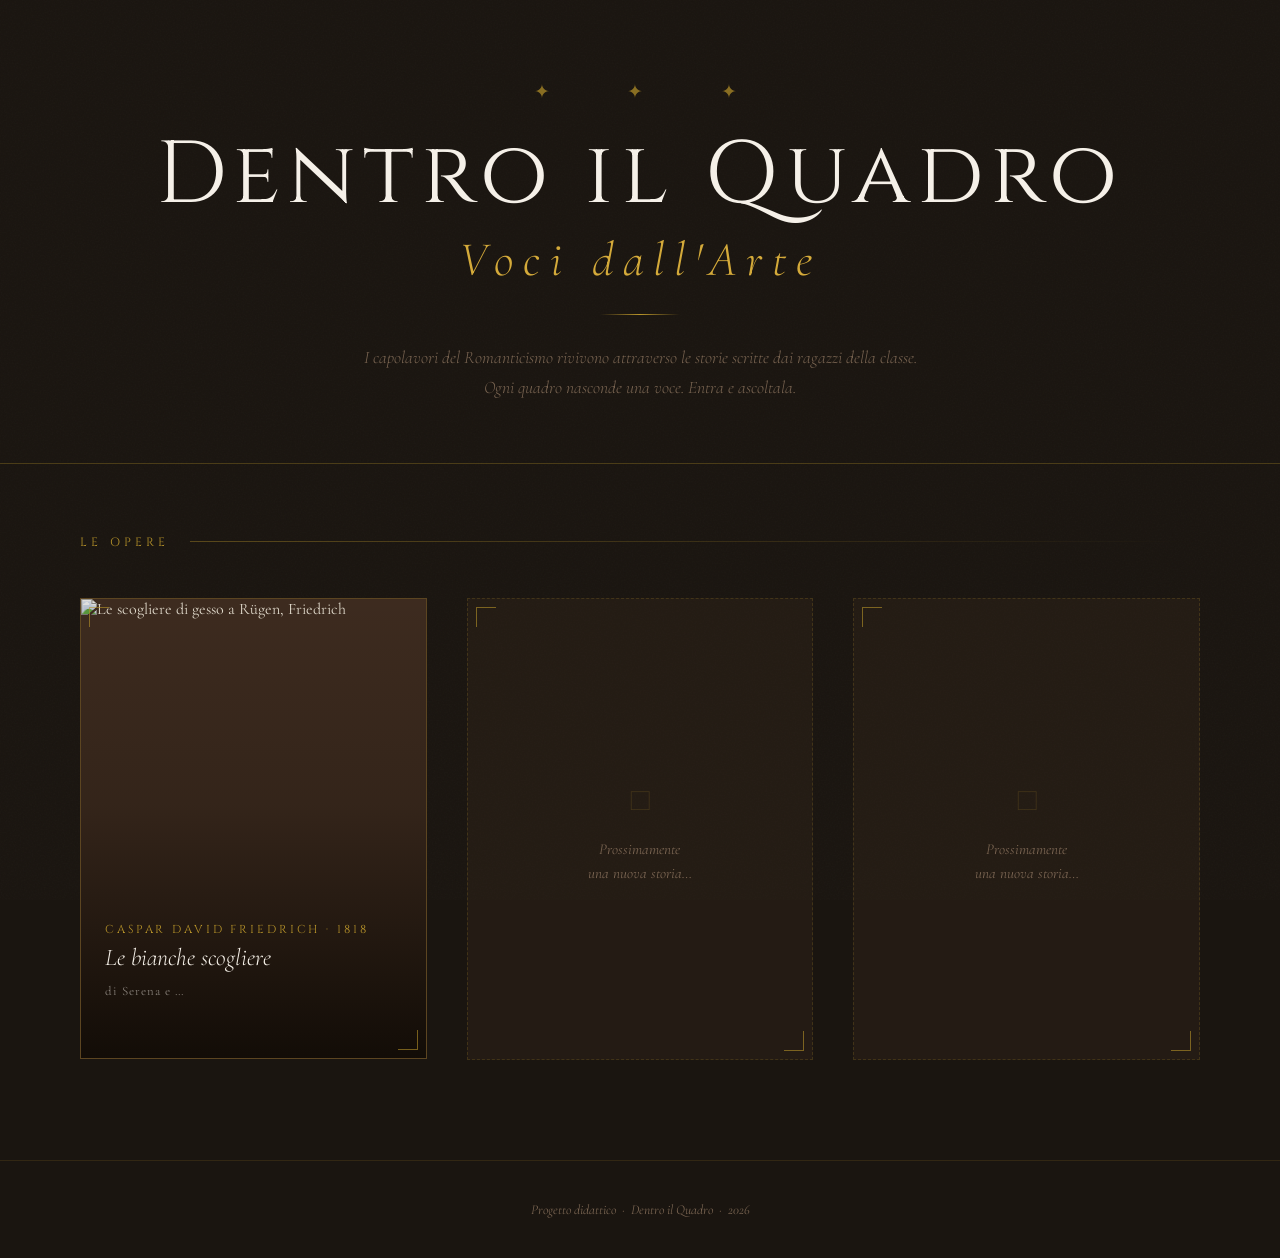
==== index.html @ a7cad06c "Add files via upload" ====
<!DOCTYPE html>
<html lang="it">
<head>
<meta charset="UTF-8">
<meta name="viewport" content="width=device-width, initial-scale=1.0">
<title>Dentro il Quadro</title>
<link rel="preconnect" href="https://fonts.googleapis.com">
<link href="https://fonts.googleapis.com/css2?family=Cormorant+Garamond:ital,wght@0,300;0,400;0,600;1,300;1,400&family=Cinzel:wght@400;600&display=swap" rel="stylesheet">
<style>
  *, *::before, *::after { box-sizing: border-box; margin: 0; padding: 0; }

  :root {
    --cream: #f5f0e8;
    --parchment: #ede4d0;
    --gold: #b8942a;
    --gold-light: #d4aa3a;
    --dark: #1a1510;
    --brown: #3d2b1f;
    --text: #2c1f14;
    --muted: #7a6552;
  }

  html { scroll-behavior: smooth; }

  body {
    background-color: var(--dark);
    color: var(--cream);
    font-family: 'Cormorant Garamond', Georgia, serif;
    min-height: 100vh;
    overflow-x: hidden;
  }

  /* Texture overlay */
  body::before {
    content: '';
    position: fixed;
    inset: 0;
    background-image: url("data:image/svg+xml,%3Csvg xmlns='http://www.w3.org/2000/svg' width='300' height='300'%3E%3Cfilter id='n'%3E%3CfeTurbulence type='fractalNoise' baseFrequency='0.65' numOctaves='3' stitchTiles='stitch'/%3E%3C/filter%3E%3Crect width='300' height='300' filter='url(%23n)' opacity='0.04'/%3E%3C/svg%3E");
    pointer-events: none;
    z-index: 0;
    opacity: 0.6;
  }

  /* HEADER */
  header {
    position: relative;
    z-index: 1;
    text-align: center;
    padding: 80px 40px 60px;
    border-bottom: 1px solid rgba(184,148,42,0.3);
  }

  .header-ornament {
    color: var(--gold);
    font-size: 1.2rem;
    letter-spacing: 0.5em;
    margin-bottom: 24px;
    opacity: 0.7;
  }

  h1 {
    font-family: 'Cinzel', serif;
    font-size: clamp(2.8rem, 7vw, 5.5rem);
    font-weight: 400;
    letter-spacing: 0.08em;
    color: var(--cream);
    line-height: 1.1;
    margin-bottom: 20px;
    animation: fadeUp 1s ease both;
  }

  h1 span {
    color: var(--gold-light);
    font-style: italic;
    font-family: 'Cormorant Garamond', serif;
    font-weight: 300;
    font-size: 0.55em;
    display: block;
    letter-spacing: 0.2em;
    margin-top: 8px;
  }

  .subtitle {
    font-size: 1.1rem;
    color: var(--muted);
    font-style: italic;
    font-weight: 300;
    max-width: 560px;
    margin: 0 auto;
    line-height: 1.7;
    animation: fadeUp 1s 0.2s ease both;
  }

  .gold-line {
    width: 80px;
    height: 1px;
    background: linear-gradient(90deg, transparent, var(--gold), transparent);
    margin: 28px auto;
  }

  /* GALLERY GRID */
  main {
    position: relative;
    z-index: 1;
    max-width: 1200px;
    margin: 0 auto;
    padding: 70px 40px 100px;
  }

  .section-label {
    font-family: 'Cinzel', serif;
    font-size: 0.75rem;
    letter-spacing: 0.35em;
    color: var(--gold);
    text-transform: uppercase;
    margin-bottom: 48px;
    display: flex;
    align-items: center;
    gap: 20px;
  }
  .section-label::after {
    content: '';
    flex: 1;
    height: 1px;
    background: linear-gradient(90deg, rgba(184,148,42,0.4), transparent);
  }

  .gallery {
    display: grid;
    grid-template-columns: repeat(auto-fill, minmax(320px, 1fr));
    gap: 40px;
  }

  /* CARD */
  .card {
    position: relative;
    cursor: pointer;
    text-decoration: none;
    color: inherit;
    display: block;
    animation: fadeUp 0.8s ease both;
  }

  .card:nth-child(2) { animation-delay: 0.1s; }
  .card:nth-child(3) { animation-delay: 0.2s; }

  .card-frame {
    position: relative;
    overflow: hidden;
    border: 1px solid rgba(184,148,42,0.25);
    background: var(--brown);
    transition: border-color 0.4s ease;
  }

  .card:hover .card-frame {
    border-color: var(--gold);
  }

  /* Gold corner ornaments */
  .card-frame::before, .card-frame::after {
    content: '';
    position: absolute;
    width: 20px;
    height: 20px;
    border-color: var(--gold);
    border-style: solid;
    z-index: 2;
    opacity: 0.6;
    transition: opacity 0.3s ease, width 0.3s ease, height 0.3s ease;
  }
  .card-frame::before { top: 8px; left: 8px; border-width: 1px 0 0 1px; }
  .card-frame::after  { bottom: 8px; right: 8px; border-width: 0 1px 1px 0; }
  .card:hover .card-frame::before,
  .card:hover .card-frame::after { opacity: 1; width: 28px; height: 28px; }

  .card-img {
    width: 100%;
    aspect-ratio: 3/4;
    object-fit: cover;
    display: block;
    filter: sepia(15%) brightness(0.88);
    transition: filter 0.5s ease, transform 0.6s ease;
  }

  .card:hover .card-img {
    filter: sepia(5%) brightness(0.96);
    transform: scale(1.03);
  }

  .card-overlay {
    position: absolute;
    inset: 0;
    background: linear-gradient(to top, rgba(15,10,5,0.92) 0%, rgba(15,10,5,0.2) 55%, transparent 100%);
    display: flex;
    flex-direction: column;
    justify-content: flex-end;
    padding: 28px 24px;
    transition: background 0.4s ease;
  }

  .card-artist {
    font-size: 0.72rem;
    letter-spacing: 0.25em;
    color: var(--gold);
    text-transform: uppercase;
    margin-bottom: 6px;
    font-family: 'Cinzel', serif;
  }

  .card-title {
    font-size: 1.5rem;
    font-weight: 300;
    font-style: italic;
    line-height: 1.25;
    margin-bottom: 10px;
    color: var(--cream);
  }

  .card-authors {
    font-size: 0.8rem;
    color: rgba(245,240,232,0.5);
    letter-spacing: 0.08em;
  }

  .card-cta {
    margin-top: 14px;
    display: inline-flex;
    align-items: center;
    gap: 8px;
    font-size: 0.78rem;
    letter-spacing: 0.18em;
    font-family: 'Cinzel', serif;
    color: var(--gold-light);
    opacity: 0;
    transform: translateY(6px);
    transition: opacity 0.35s ease, transform 0.35s ease;
  }
  .card-cta::after { content: '→'; }
  .card:hover .card-cta { opacity: 1; transform: translateY(0); }

  /* PLACEHOLDER CARDS */
  .card-placeholder .card-frame {
    border: 1px dashed rgba(184,148,42,0.2);
    background: rgba(61,43,31,0.3);
    aspect-ratio: 3/4;
    display: flex;
    flex-direction: column;
    align-items: center;
    justify-content: center;
    gap: 16px;
    cursor: default;
  }

  .placeholder-icon {
    font-size: 2.5rem;
    opacity: 0.2;
    color: var(--gold);
  }

  .placeholder-text {
    font-style: italic;
    color: var(--muted);
    font-size: 0.95rem;
    text-align: center;
    line-height: 1.6;
  }

  /* FOOTER */
  footer {
    position: relative;
    z-index: 1;
    text-align: center;
    padding: 40px;
    border-top: 1px solid rgba(184,148,42,0.15);
    color: var(--muted);
    font-size: 0.85rem;
    font-style: italic;
  }

  /* ANIMATIONS */
  @keyframes fadeUp {
    from { opacity: 0; transform: translateY(24px); }
    to   { opacity: 1; transform: translateY(0); }
  }

  /* RESPONSIVE */
  @media (max-width: 600px) {
    header { padding: 50px 24px 40px; }
    main { padding: 50px 20px 70px; }
    .gallery { grid-template-columns: 1fr; gap: 28px; }
  }
</style>
</head>
<body>

<header>
  <div class="header-ornament">✦ &nbsp; &nbsp; ✦ &nbsp; &nbsp; ✦</div>
  <h1>Dentro il Quadro
    <span>Voci dall'Arte</span>
  </h1>
  <div class="gold-line"></div>
  <p class="subtitle">I capolavori del Romanticismo rivivono attraverso le storie scritte dai ragazzi della classe. Ogni quadro nasconde una voce. Entra e ascoltala.</p>
</header>

<main>
  <div class="section-label">Le opere</div>

  <div class="gallery">

    <!-- CARD 1: Friedrich -->
    <a class="card" href="friedrich.html">
      <div class="card-frame">
        <img class="card-img"
          src="https://upload.wikimedia.org/wikipedia/commons/thumb/a/a5/Caspar_David_Friedrich_-_Chalk_Cliffs_on_R%C3%BCgen_-_Google_Art_Project.jpg/800px-Caspar_David_Friedrich_-_Chalk_Cliffs_on_R%C3%BCgen_-_Google_Art_Project.jpg"
          alt="Le scogliere di gesso a Rügen, Friedrich">
        <div class="card-overlay">
          <div class="card-artist">Caspar David Friedrich · 1818</div>
          <div class="card-title">Le bianche scogliere</div>
          <div class="card-authors">di Serena e …</div>
          <div class="card-cta">Leggi la storia</div>
        </div>
      </div>
    </a>

    <!-- PLACEHOLDER 2 -->
    <div class="card card-placeholder">
      <div class="card-frame">
        <div class="placeholder-icon">◻</div>
        <div class="placeholder-text">Prossimamente<br>una nuova storia…</div>
      </div>
    </div>

    <!-- PLACEHOLDER 3 -->
    <div class="card card-placeholder">
      <div class="card-frame">
        <div class="placeholder-icon">◻</div>
        <div class="placeholder-text">Prossimamente<br>una nuova storia…</div>
      </div>
    </div>

  </div>
</main>

<footer>
  Progetto didattico &nbsp;·&nbsp; Dentro il Quadro &nbsp;·&nbsp; <span id="year"></span>
</footer>

<script>
  document.getElementById('year').textContent = new Date().getFullYear();
</script>
</body>
</html>
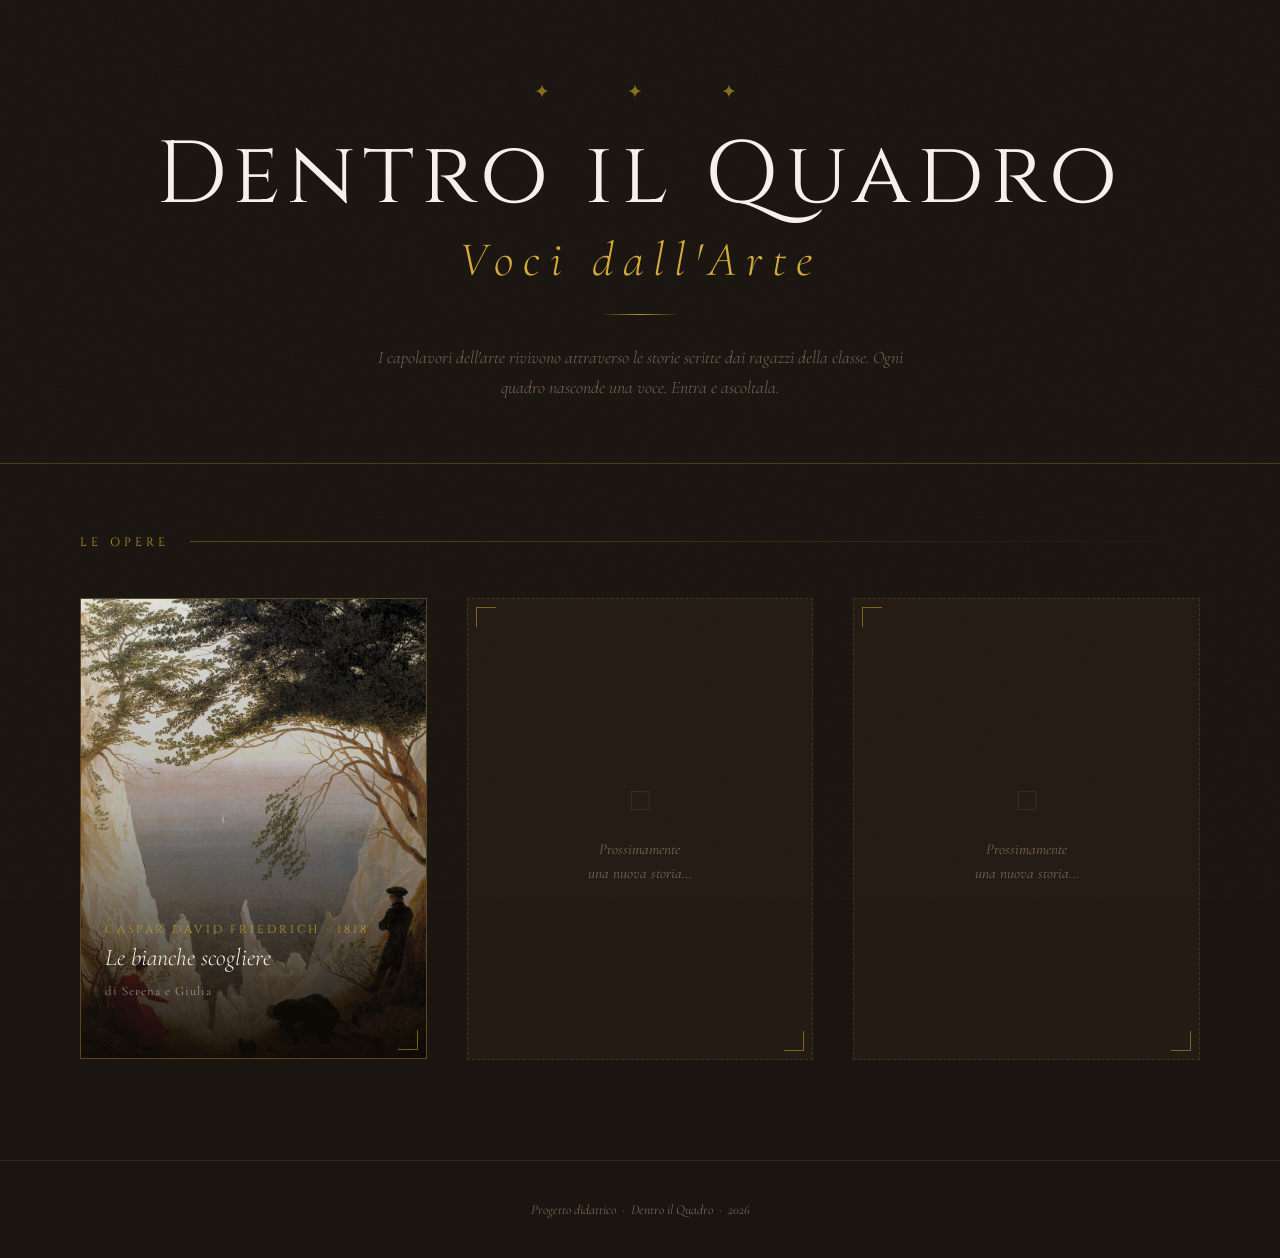
==== commit 144b6dfe: "Modified HTML" ====
--- a/index.html
+++ b/index.html
@@ -299,7 +299,7 @@
     <span>Voci dall'Arte</span>
   </h1>
   <div class="gold-line"></div>
-  <p class="subtitle">I capolavori del Romanticismo rivivono attraverso le storie scritte dai ragazzi della classe. Ogni quadro nasconde una voce. Entra e ascoltala.</p>
+  <p class="subtitle">I capolavori dell'arte rivivono attraverso le storie scritte dai ragazzi della classe. Ogni quadro nasconde una voce. Entra e ascoltala.</p>
 </header>
 
 <main>
@@ -311,12 +311,12 @@
     <a class="card" href="friedrich.html">
       <div class="card-frame">
         <img class="card-img"
-          src="https://upload.wikimedia.org/wikipedia/commons/thumb/a/a5/Caspar_David_Friedrich_-_Chalk_Cliffs_on_R%C3%BCgen_-_Google_Art_Project.jpg/800px-Caspar_David_Friedrich_-_Chalk_Cliffs_on_R%C3%BCgen_-_Google_Art_Project.jpg"
-          alt="Le scogliere di gesso a Rügen, Friedrich">
+          src="./imgs/le_bianche_scogliere.jpg"
+          alt="Le bianche scogliere di Rügen, Caspar David Friedrich">
         <div class="card-overlay">
           <div class="card-artist">Caspar David Friedrich · 1818</div>
           <div class="card-title">Le bianche scogliere</div>
-          <div class="card-authors">di Serena e …</div>
+          <div class="card-authors">di Serena e Giulia</div>
           <div class="card-cta">Leggi la storia</div>
         </div>
       </div>
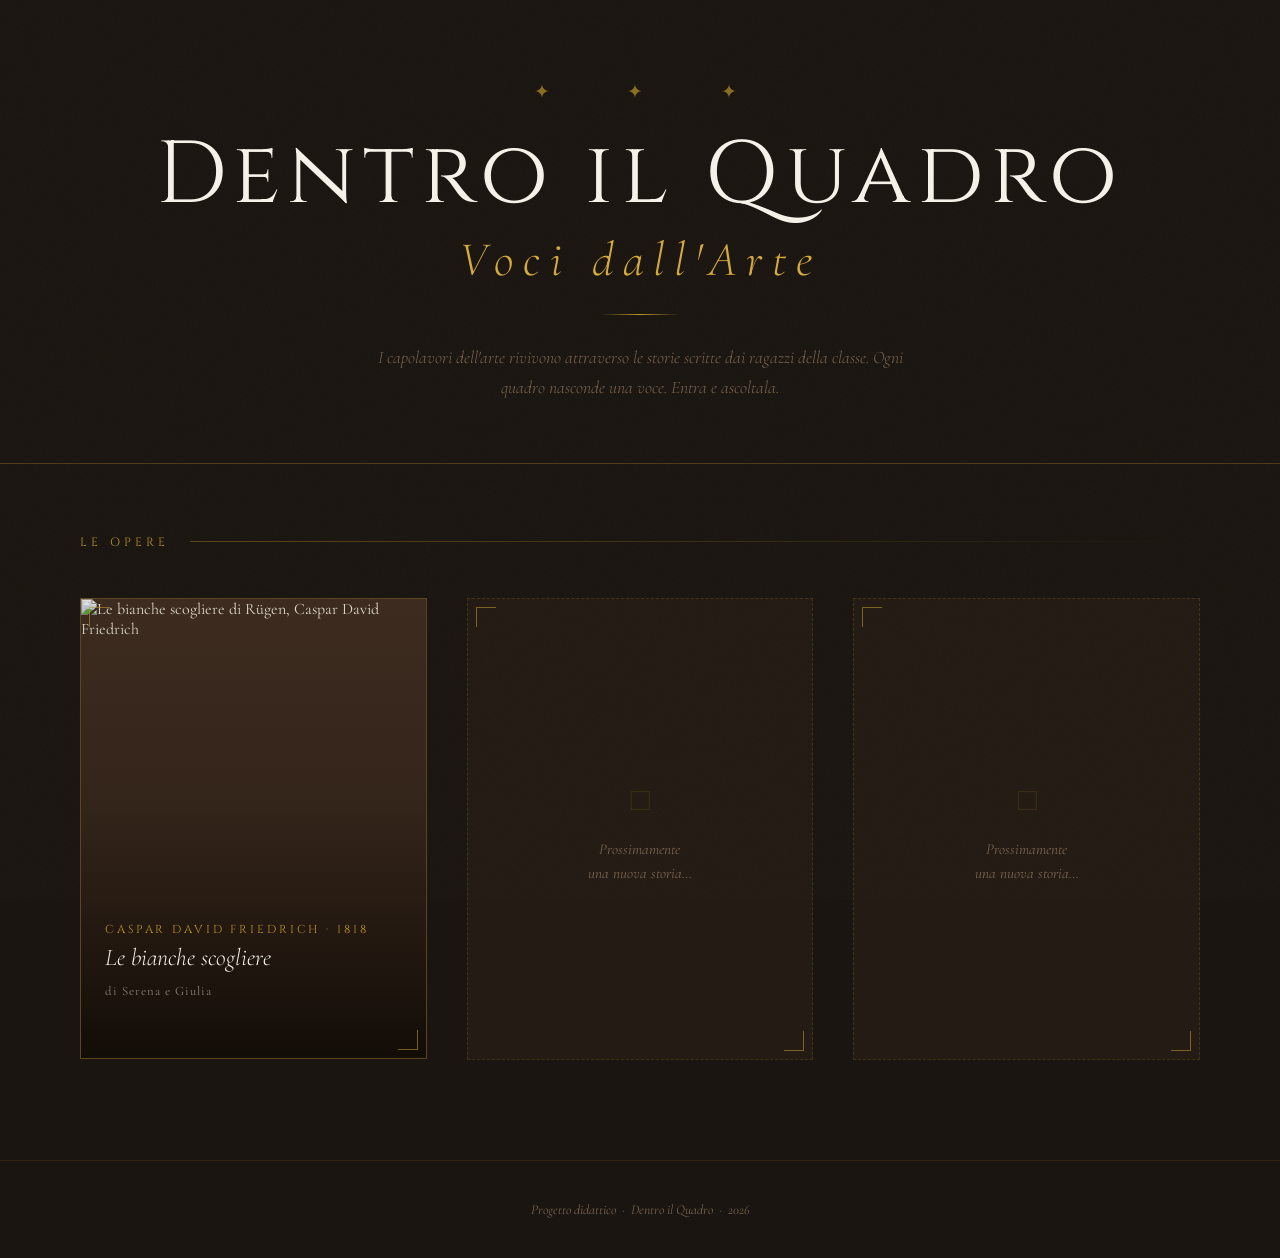
==== commit 64931830: "Update index.html" ====
--- a/index.html
+++ b/index.html
@@ -311,7 +311,7 @@
     <a class="card" href="friedrich.html">
       <div class="card-frame">
         <img class="card-img"
-          src="./imgs/le_bianche_scogliere.jpg"
+          src="https://github.com/alessandrogherardi-school/2Ha_AVolta_IAart_project/blob/main/imgs/le_bianche_scogliere.jpg"
           alt="Le bianche scogliere di Rügen, Caspar David Friedrich">
         <div class="card-overlay">
           <div class="card-artist">Caspar David Friedrich · 1818</div>
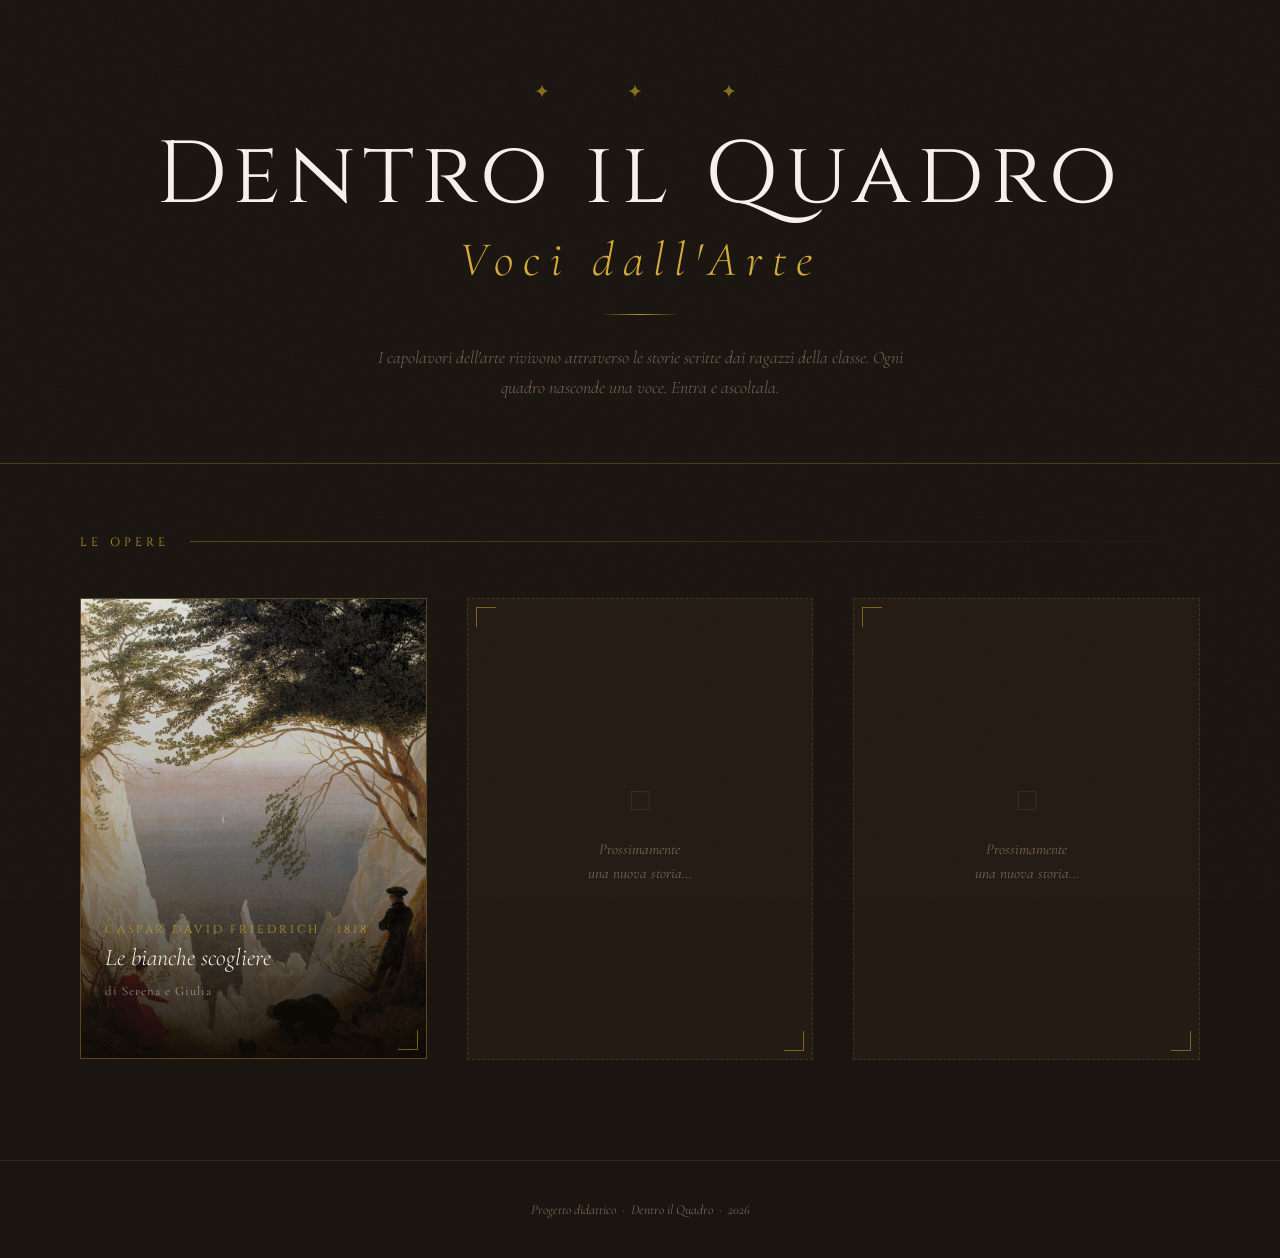
==== commit 62aeca07: "Update index.html" ====
--- a/index.html
+++ b/index.html
@@ -311,7 +311,7 @@
     <a class="card" href="friedrich.html">
       <div class="card-frame">
         <img class="card-img"
-          src="https://github.com/alessandrogherardi-school/2Ha_AVolta_IAart_project/blob/main/imgs/le_bianche_scogliere.jpg"
+          src="./imgs/le_bianche_scogliere.jpg"
           alt="Le bianche scogliere di Rügen, Caspar David Friedrich">
         <div class="card-overlay">
           <div class="card-artist">Caspar David Friedrich · 1818</div>
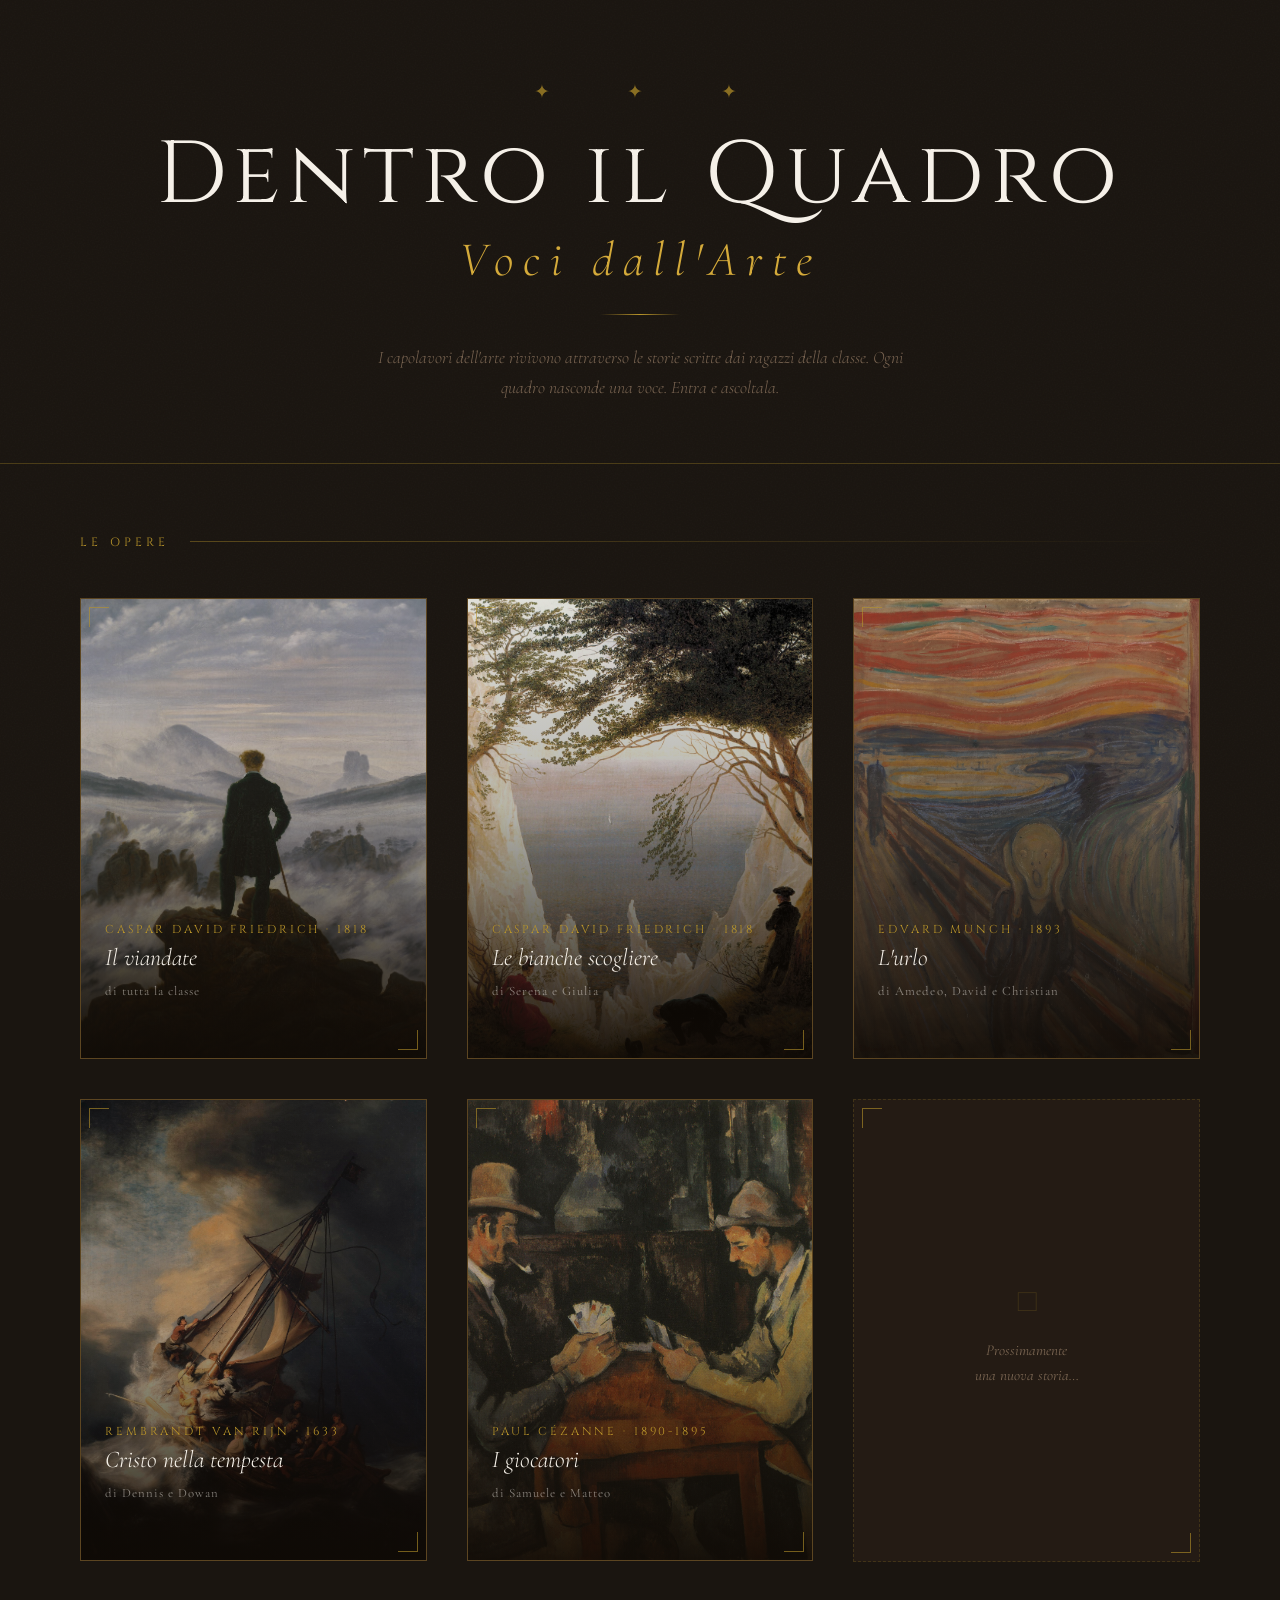
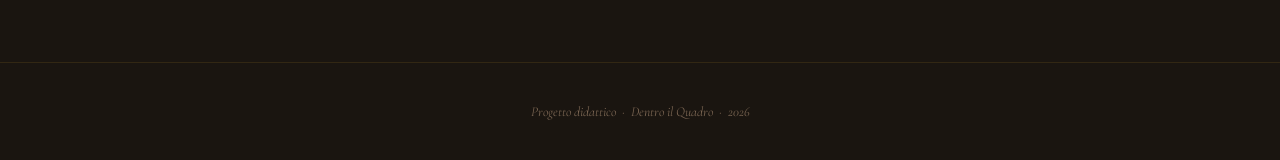
==== commit aad5560a: "Add files via upload" ====
--- a/index.html
+++ b/index.html
@@ -6,290 +6,7 @@
 <title>Dentro il Quadro</title>
 <link rel="preconnect" href="https://fonts.googleapis.com">
 <link href="https://fonts.googleapis.com/css2?family=Cormorant+Garamond:ital,wght@0,300;0,400;0,600;1,300;1,400&family=Cinzel:wght@400;600&display=swap" rel="stylesheet">
-<style>
-  *, *::before, *::after { box-sizing: border-box; margin: 0; padding: 0; }
-
-  :root {
-    --cream: #f5f0e8;
-    --parchment: #ede4d0;
-    --gold: #b8942a;
-    --gold-light: #d4aa3a;
-    --dark: #1a1510;
-    --brown: #3d2b1f;
-    --text: #2c1f14;
-    --muted: #7a6552;
-  }
-
-  html { scroll-behavior: smooth; }
-
-  body {
-    background-color: var(--dark);
-    color: var(--cream);
-    font-family: 'Cormorant Garamond', Georgia, serif;
-    min-height: 100vh;
-    overflow-x: hidden;
-  }
-
-  /* Texture overlay */
-  body::before {
-    content: '';
-    position: fixed;
-    inset: 0;
-    background-image: url("data:image/svg+xml,%3Csvg xmlns='http://www.w3.org/2000/svg' width='300' height='300'%3E%3Cfilter id='n'%3E%3CfeTurbulence type='fractalNoise' baseFrequency='0.65' numOctaves='3' stitchTiles='stitch'/%3E%3C/filter%3E%3Crect width='300' height='300' filter='url(%23n)' opacity='0.04'/%3E%3C/svg%3E");
-    pointer-events: none;
-    z-index: 0;
-    opacity: 0.6;
-  }
-
-  /* HEADER */
-  header {
-    position: relative;
-    z-index: 1;
-    text-align: center;
-    padding: 80px 40px 60px;
-    border-bottom: 1px solid rgba(184,148,42,0.3);
-  }
-
-  .header-ornament {
-    color: var(--gold);
-    font-size: 1.2rem;
-    letter-spacing: 0.5em;
-    margin-bottom: 24px;
-    opacity: 0.7;
-  }
-
-  h1 {
-    font-family: 'Cinzel', serif;
-    font-size: clamp(2.8rem, 7vw, 5.5rem);
-    font-weight: 400;
-    letter-spacing: 0.08em;
-    color: var(--cream);
-    line-height: 1.1;
-    margin-bottom: 20px;
-    animation: fadeUp 1s ease both;
-  }
-
-  h1 span {
-    color: var(--gold-light);
-    font-style: italic;
-    font-family: 'Cormorant Garamond', serif;
-    font-weight: 300;
-    font-size: 0.55em;
-    display: block;
-    letter-spacing: 0.2em;
-    margin-top: 8px;
-  }
-
-  .subtitle {
-    font-size: 1.1rem;
-    color: var(--muted);
-    font-style: italic;
-    font-weight: 300;
-    max-width: 560px;
-    margin: 0 auto;
-    line-height: 1.7;
-    animation: fadeUp 1s 0.2s ease both;
-  }
-
-  .gold-line {
-    width: 80px;
-    height: 1px;
-    background: linear-gradient(90deg, transparent, var(--gold), transparent);
-    margin: 28px auto;
-  }
-
-  /* GALLERY GRID */
-  main {
-    position: relative;
-    z-index: 1;
-    max-width: 1200px;
-    margin: 0 auto;
-    padding: 70px 40px 100px;
-  }
-
-  .section-label {
-    font-family: 'Cinzel', serif;
-    font-size: 0.75rem;
-    letter-spacing: 0.35em;
-    color: var(--gold);
-    text-transform: uppercase;
-    margin-bottom: 48px;
-    display: flex;
-    align-items: center;
-    gap: 20px;
-  }
-  .section-label::after {
-    content: '';
-    flex: 1;
-    height: 1px;
-    background: linear-gradient(90deg, rgba(184,148,42,0.4), transparent);
-  }
-
-  .gallery {
-    display: grid;
-    grid-template-columns: repeat(auto-fill, minmax(320px, 1fr));
-    gap: 40px;
-  }
-
-  /* CARD */
-  .card {
-    position: relative;
-    cursor: pointer;
-    text-decoration: none;
-    color: inherit;
-    display: block;
-    animation: fadeUp 0.8s ease both;
-  }
-
-  .card:nth-child(2) { animation-delay: 0.1s; }
-  .card:nth-child(3) { animation-delay: 0.2s; }
-
-  .card-frame {
-    position: relative;
-    overflow: hidden;
-    border: 1px solid rgba(184,148,42,0.25);
-    background: var(--brown);
-    transition: border-color 0.4s ease;
-  }
-
-  .card:hover .card-frame {
-    border-color: var(--gold);
-  }
-
-  /* Gold corner ornaments */
-  .card-frame::before, .card-frame::after {
-    content: '';
-    position: absolute;
-    width: 20px;
-    height: 20px;
-    border-color: var(--gold);
-    border-style: solid;
-    z-index: 2;
-    opacity: 0.6;
-    transition: opacity 0.3s ease, width 0.3s ease, height 0.3s ease;
-  }
-  .card-frame::before { top: 8px; left: 8px; border-width: 1px 0 0 1px; }
-  .card-frame::after  { bottom: 8px; right: 8px; border-width: 0 1px 1px 0; }
-  .card:hover .card-frame::before,
-  .card:hover .card-frame::after { opacity: 1; width: 28px; height: 28px; }
-
-  .card-img {
-    width: 100%;
-    aspect-ratio: 3/4;
-    object-fit: cover;
-    display: block;
-    filter: sepia(15%) brightness(0.88);
-    transition: filter 0.5s ease, transform 0.6s ease;
-  }
-
-  .card:hover .card-img {
-    filter: sepia(5%) brightness(0.96);
-    transform: scale(1.03);
-  }
-
-  .card-overlay {
-    position: absolute;
-    inset: 0;
-    background: linear-gradient(to top, rgba(15,10,5,0.92) 0%, rgba(15,10,5,0.2) 55%, transparent 100%);
-    display: flex;
-    flex-direction: column;
-    justify-content: flex-end;
-    padding: 28px 24px;
-    transition: background 0.4s ease;
-  }
-
-  .card-artist {
-    font-size: 0.72rem;
-    letter-spacing: 0.25em;
-    color: var(--gold);
-    text-transform: uppercase;
-    margin-bottom: 6px;
-    font-family: 'Cinzel', serif;
-  }
-
-  .card-title {
-    font-size: 1.5rem;
-    font-weight: 300;
-    font-style: italic;
-    line-height: 1.25;
-    margin-bottom: 10px;
-    color: var(--cream);
-  }
-
-  .card-authors {
-    font-size: 0.8rem;
-    color: rgba(245,240,232,0.5);
-    letter-spacing: 0.08em;
-  }
-
-  .card-cta {
-    margin-top: 14px;
-    display: inline-flex;
-    align-items: center;
-    gap: 8px;
-    font-size: 0.78rem;
-    letter-spacing: 0.18em;
-    font-family: 'Cinzel', serif;
-    color: var(--gold-light);
-    opacity: 0;
-    transform: translateY(6px);
-    transition: opacity 0.35s ease, transform 0.35s ease;
-  }
-  .card-cta::after { content: '→'; }
-  .card:hover .card-cta { opacity: 1; transform: translateY(0); }
-
-  /* PLACEHOLDER CARDS */
-  .card-placeholder .card-frame {
-    border: 1px dashed rgba(184,148,42,0.2);
-    background: rgba(61,43,31,0.3);
-    aspect-ratio: 3/4;
-    display: flex;
-    flex-direction: column;
-    align-items: center;
-    justify-content: center;
-    gap: 16px;
-    cursor: default;
-  }
-
-  .placeholder-icon {
-    font-size: 2.5rem;
-    opacity: 0.2;
-    color: var(--gold);
-  }
-
-  .placeholder-text {
-    font-style: italic;
-    color: var(--muted);
-    font-size: 0.95rem;
-    text-align: center;
-    line-height: 1.6;
-  }
-
-  /* FOOTER */
-  footer {
-    position: relative;
-    z-index: 1;
-    text-align: center;
-    padding: 40px;
-    border-top: 1px solid rgba(184,148,42,0.15);
-    color: var(--muted);
-    font-size: 0.85rem;
-    font-style: italic;
-  }
-
-  /* ANIMATIONS */
-  @keyframes fadeUp {
-    from { opacity: 0; transform: translateY(24px); }
-    to   { opacity: 1; transform: translateY(0); }
-  }
-
-  /* RESPONSIVE */
-  @media (max-width: 600px) {
-    header { padding: 50px 24px 40px; }
-    main { padding: 50px 20px 70px; }
-    .gallery { grid-template-columns: 1fr; gap: 28px; }
-  }
-</style>
+<link rel="stylesheet" href="main_styles.css">
 </head>
 <body>
 
@@ -308,10 +25,25 @@
   <div class="gallery">
 
     <!-- CARD 1: Friedrich -->
+    <a class="card" href="viandante.html">
+      <div class="card-frame">
+        <img class="card-img"
+          src="imgs/viandante/viandante_originale.jpg"
+          alt="Il viandante sul mare di nebbia, Caspar David Friedrich">
+        <div class="card-overlay">
+          <div class="card-artist">Caspar David Friedrich · 1818</div>
+          <div class="card-title">Il viandate</div>
+          <div class="card-authors">di tutta la classe</div>
+          <div class="card-cta">Leggi la storia</div>
+        </div>
+      </div>
+    </a>
+
+    <!-- CARD 2: Friedrich -->
     <a class="card" href="friedrich.html">
       <div class="card-frame">
         <img class="card-img"
-          src="./imgs/le_bianche_scogliere.jpg"
+          src="imgs/scogliere/le_bianche_scogliere.jpg"
           alt="Le bianche scogliere di Rügen, Caspar David Friedrich">
         <div class="card-overlay">
           <div class="card-artist">Caspar David Friedrich · 1818</div>
@@ -322,15 +54,52 @@
       </div>
     </a>
 
-    <!-- PLACEHOLDER 2 -->
-    <div class="card card-placeholder">
+    <!-- CARD 3: Urlo -->
+    <a class="card" href="munch.html">
       <div class="card-frame">
-        <div class="placeholder-icon">◻</div>
-        <div class="placeholder-text">Prossimamente<br>una nuova storia…</div>
+        <img class="card-img"
+          src="imgs/urlo/urlo_originale.jpg"
+          alt="L'urlo, Edvard Munch">
+        <div class="card-overlay">
+          <div class="card-artist">Edvard Munch · 1893</div>
+          <div class="card-title">L'urlo</div>
+          <div class="card-authors">di Amedeo, David e Christian</div>
+          <div class="card-cta">Leggi la storia</div>
+        </div>
       </div>
-    </div>
+    </a>
 
-    <!-- PLACEHOLDER 3 -->
+    <!-- CARD 4: Cristo nella tempesta -->
+    <a class="card" href="rembrant.html">
+      <div class="card-frame">
+        <img class="card-img"
+          src="imgs/cristo/tempesta_originale.jpg"
+          alt="Cristo nella tempesta, Rembrandt van Rijn">
+        <div class="card-overlay">
+          <div class="card-artist">Rembrandt van Rijn · 1633</div>
+          <div class="card-title">Cristo nella tempesta</div>
+          <div class="card-authors">di Dennis e Dowan</div>
+          <div class="card-cta">Leggi la storia</div>
+        </div>
+      </div>
+    </a>
+
+    <!-- CARD 5: I giocatori -->
+    <a class="card" href="giocatori.html">
+      <div class="card-frame">
+        <img class="card-img"
+          src="imgs/giocatori/giocatori_originale.jpg"
+          alt="I giocatori, Paul Cézanne">
+        <div class="card-overlay">
+          <div class="card-artist"> Paul Cézanne · 1890-1895</div>
+          <div class="card-title">I giocatori</div>
+          <div class="card-authors">di Samuele e Matteo</div>
+          <div class="card-cta">Leggi la storia</div>
+        </div>
+      </div>
+    </a>
+
+    <!-- PLACEHOLDER 6 -->
     <div class="card card-placeholder">
       <div class="card-frame">
         <div class="placeholder-icon">◻</div>
--- a/main_styles.css
+++ b/main_styles.css
@@ -0,0 +1,282 @@
+  *, *::before, *::after { box-sizing: border-box; margin: 0; padding: 0; }
+
+  :root {
+    --cream: #f5f0e8;
+    --parchment: #ede4d0;
+    --gold: #b8942a;
+    --gold-light: #d4aa3a;
+    --dark: #1a1510;
+    --brown: #3d2b1f;
+    --text: #2c1f14;
+    --muted: #7a6552;
+  }
+
+  html { scroll-behavior: smooth; }
+
+  body {
+    background-color: var(--dark);
+    color: var(--cream);
+    font-family: 'Cormorant Garamond', Georgia, serif;
+    min-height: 100vh;
+    overflow-x: hidden;
+  }
+
+  /* Texture overlay */
+  body::before {
+    content: '';
+    position: fixed;
+    inset: 0;
+    background-image: url("data:image/svg+xml,%3Csvg xmlns='http://www.w3.org/2000/svg' width='300' height='300'%3E%3Cfilter id='n'%3E%3CfeTurbulence type='fractalNoise' baseFrequency='0.65' numOctaves='3' stitchTiles='stitch'/%3E%3C/filter%3E%3Crect width='300' height='300' filter='url(%23n)' opacity='0.04'/%3E%3C/svg%3E");
+    pointer-events: none;
+    z-index: 0;
+    opacity: 0.6;
+  }
+
+  /* HEADER */
+  header {
+    position: relative;
+    z-index: 1;
+    text-align: center;
+    padding: 80px 40px 60px;
+    border-bottom: 1px solid rgba(184,148,42,0.3);
+  }
+
+  .header-ornament {
+    color: var(--gold);
+    font-size: 1.2rem;
+    letter-spacing: 0.5em;
+    margin-bottom: 24px;
+    opacity: 0.7;
+  }
+
+  h1 {
+    font-family: 'Cinzel', serif;
+    font-size: clamp(2.8rem, 7vw, 5.5rem);
+    font-weight: 400;
+    letter-spacing: 0.08em;
+    color: var(--cream);
+    line-height: 1.1;
+    margin-bottom: 20px;
+    animation: fadeUp 1s ease both;
+  }
+
+  h1 span {
+    color: var(--gold-light);
+    font-style: italic;
+    font-family: 'Cormorant Garamond', serif;
+    font-weight: 300;
+    font-size: 0.55em;
+    display: block;
+    letter-spacing: 0.2em;
+    margin-top: 8px;
+  }
+
+  .subtitle {
+    font-size: 1.1rem;
+    color: var(--muted);
+    font-style: italic;
+    font-weight: 300;
+    max-width: 560px;
+    margin: 0 auto;
+    line-height: 1.7;
+    animation: fadeUp 1s 0.2s ease both;
+  }
+
+  .gold-line {
+    width: 80px;
+    height: 1px;
+    background: linear-gradient(90deg, transparent, var(--gold), transparent);
+    margin: 28px auto;
+  }
+
+  /* GALLERY GRID */
+  main {
+    position: relative;
+    z-index: 1;
+    max-width: 1200px;
+    margin: 0 auto;
+    padding: 70px 40px 100px;
+  }
+
+  .section-label {
+    font-family: 'Cinzel', serif;
+    font-size: 0.75rem;
+    letter-spacing: 0.35em;
+    color: var(--gold);
+    text-transform: uppercase;
+    margin-bottom: 48px;
+    display: flex;
+    align-items: center;
+    gap: 20px;
+  }
+  .section-label::after {
+    content: '';
+    flex: 1;
+    height: 1px;
+    background: linear-gradient(90deg, rgba(184,148,42,0.4), transparent);
+  }
+
+  .gallery {
+    display: grid;
+    grid-template-columns: repeat(auto-fill, minmax(320px, 1fr));
+    gap: 40px;
+  }
+
+  /* CARD */
+  .card {
+    position: relative;
+    cursor: pointer;
+    text-decoration: none;
+    color: inherit;
+    display: block;
+    animation: fadeUp 0.8s ease both;
+  }
+
+  .card:nth-child(2) { animation-delay: 0.1s; }
+  .card:nth-child(3) { animation-delay: 0.2s; }
+
+  .card-frame {
+    position: relative;
+    overflow: hidden;
+    border: 1px solid rgba(184,148,42,0.25);
+    background: var(--brown);
+    transition: border-color 0.4s ease;
+  }
+
+  .card:hover .card-frame {
+    border-color: var(--gold);
+  }
+
+  /* Gold corner ornaments */
+  .card-frame::before, .card-frame::after {
+    content: '';
+    position: absolute;
+    width: 20px;
+    height: 20px;
+    border-color: var(--gold);
+    border-style: solid;
+    z-index: 2;
+    opacity: 0.6;
+    transition: opacity 0.3s ease, width 0.3s ease, height 0.3s ease;
+  }
+  .card-frame::before { top: 8px; left: 8px; border-width: 1px 0 0 1px; }
+  .card-frame::after  { bottom: 8px; right: 8px; border-width: 0 1px 1px 0; }
+  .card:hover .card-frame::before,
+  .card:hover .card-frame::after { opacity: 1; width: 28px; height: 28px; }
+
+  .card-img {
+    width: 100%;
+    aspect-ratio: 3/4;
+    object-fit: cover;
+    display: block;
+    filter: sepia(15%) brightness(0.88);
+    transition: filter 0.5s ease, transform 0.6s ease;
+  }
+
+  .card:hover .card-img {
+    filter: sepia(5%) brightness(0.96);
+    transform: scale(1.03);
+  }
+
+  .card-overlay {
+    position: absolute;
+    inset: 0;
+    background: linear-gradient(to top, rgba(15,10,5,0.92) 0%, rgba(15,10,5,0.2) 55%, transparent 100%);
+    display: flex;
+    flex-direction: column;
+    justify-content: flex-end;
+    padding: 28px 24px;
+    transition: background 0.4s ease;
+  }
+
+  .card-artist {
+    font-size: 0.72rem;
+    letter-spacing: 0.25em;
+    color: var(--gold);
+    text-transform: uppercase;
+    margin-bottom: 6px;
+    font-family: 'Cinzel', serif;
+  }
+
+  .card-title {
+    font-size: 1.5rem;
+    font-weight: 300;
+    font-style: italic;
+    line-height: 1.25;
+    margin-bottom: 10px;
+    color: var(--cream);
+  }
+
+  .card-authors {
+    font-size: 0.8rem;
+    color: rgba(245,240,232,0.5);
+    letter-spacing: 0.08em;
+  }
+
+  .card-cta {
+    margin-top: 14px;
+    display: inline-flex;
+    align-items: center;
+    gap: 8px;
+    font-size: 0.78rem;
+    letter-spacing: 0.18em;
+    font-family: 'Cinzel', serif;
+    color: var(--gold-light);
+    opacity: 0;
+    transform: translateY(6px);
+    transition: opacity 0.35s ease, transform 0.35s ease;
+  }
+  .card-cta::after { content: '→'; }
+  .card:hover .card-cta { opacity: 1; transform: translateY(0); }
+
+  /* PLACEHOLDER CARDS */
+  .card-placeholder .card-frame {
+    border: 1px dashed rgba(184,148,42,0.2);
+    background: rgba(61,43,31,0.3);
+    aspect-ratio: 3/4;
+    display: flex;
+    flex-direction: column;
+    align-items: center;
+    justify-content: center;
+    gap: 16px;
+    cursor: default;
+  }
+
+  .placeholder-icon {
+    font-size: 2.5rem;
+    opacity: 0.2;
+    color: var(--gold);
+  }
+
+  .placeholder-text {
+    font-style: italic;
+    color: var(--muted);
+    font-size: 0.95rem;
+    text-align: center;
+    line-height: 1.6;
+  }
+
+  /* FOOTER */
+  footer {
+    position: relative;
+    z-index: 1;
+    text-align: center;
+    padding: 40px;
+    border-top: 1px solid rgba(184,148,42,0.15);
+    color: var(--muted);
+    font-size: 0.85rem;
+    font-style: italic;
+  }
+
+  /* ANIMATIONS */
+  @keyframes fadeUp {
+    from { opacity: 0; transform: translateY(24px); }
+    to   { opacity: 1; transform: translateY(0); }
+  }
+
+  /* RESPONSIVE */
+  @media (max-width: 600px) {
+    header { padding: 50px 24px 40px; }
+    main { padding: 50px 20px 70px; }
+    .gallery { grid-template-columns: 1fr; gap: 28px; }
+  }
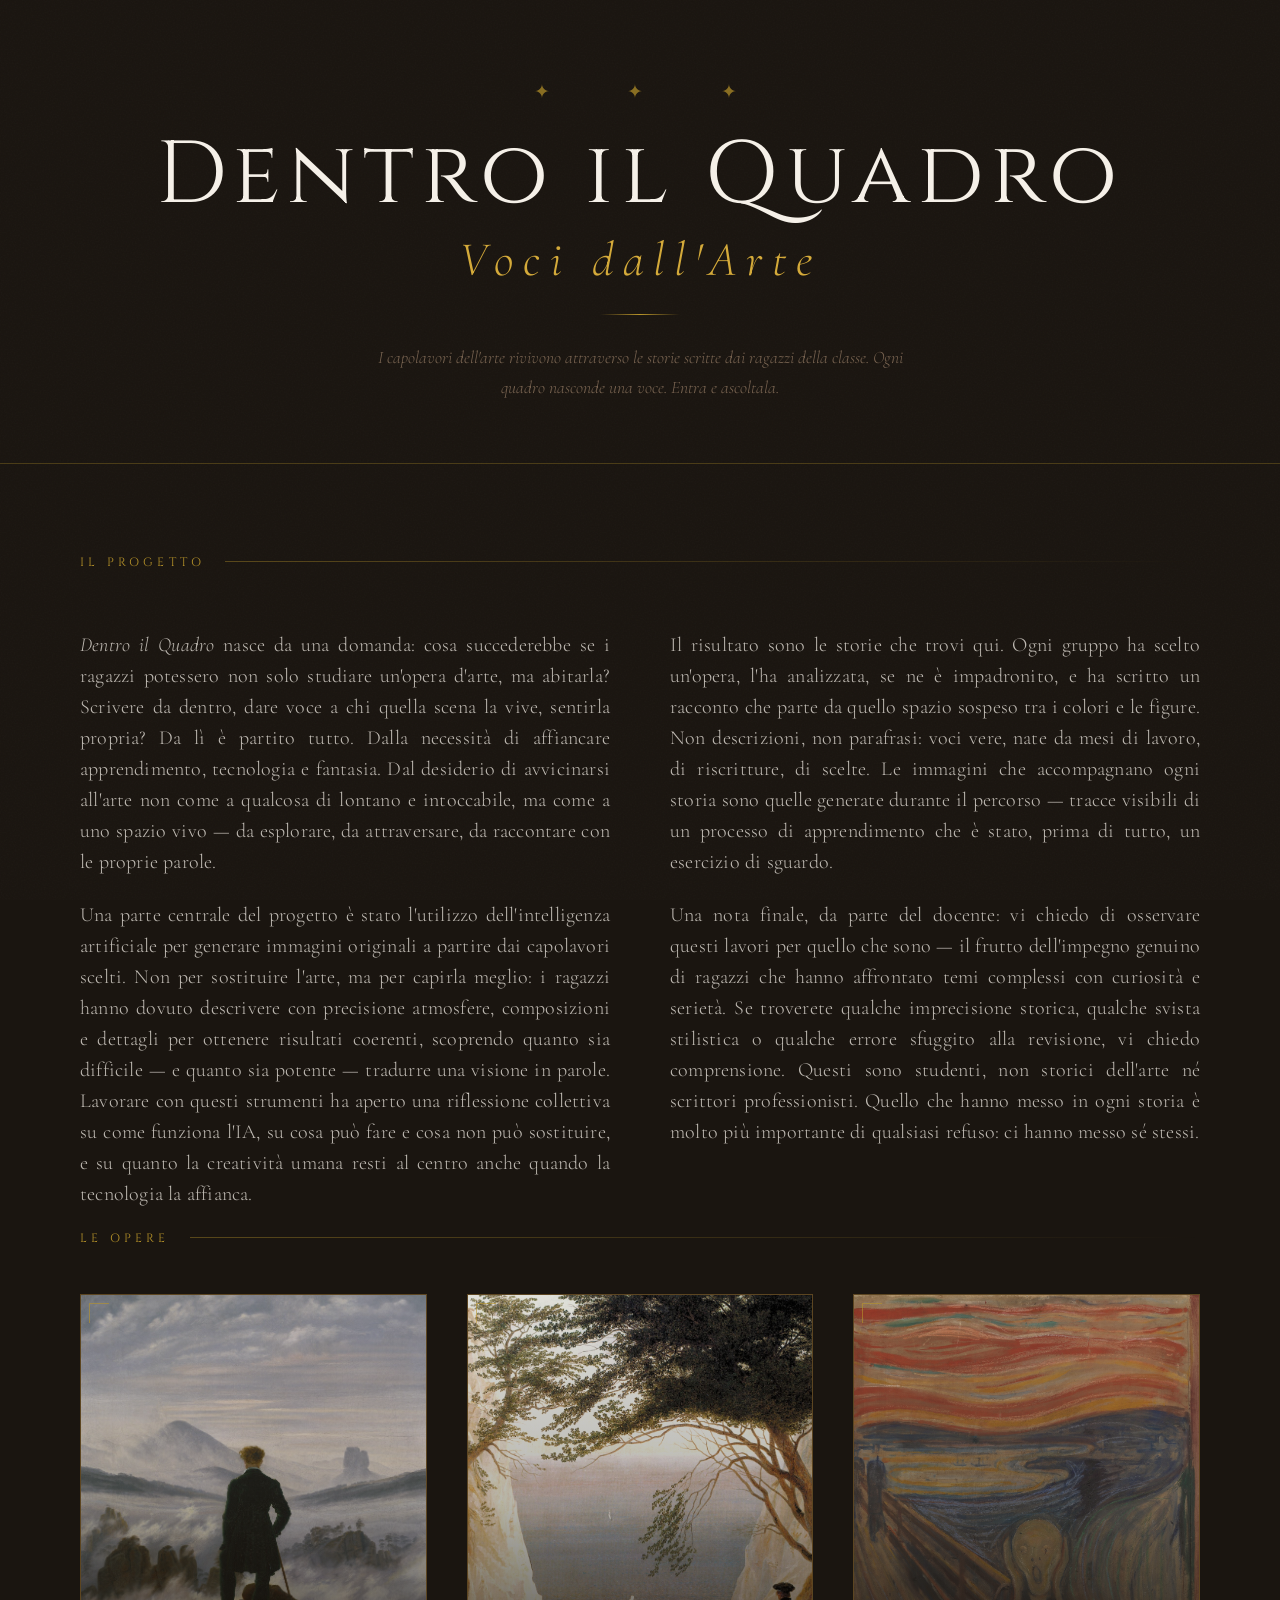
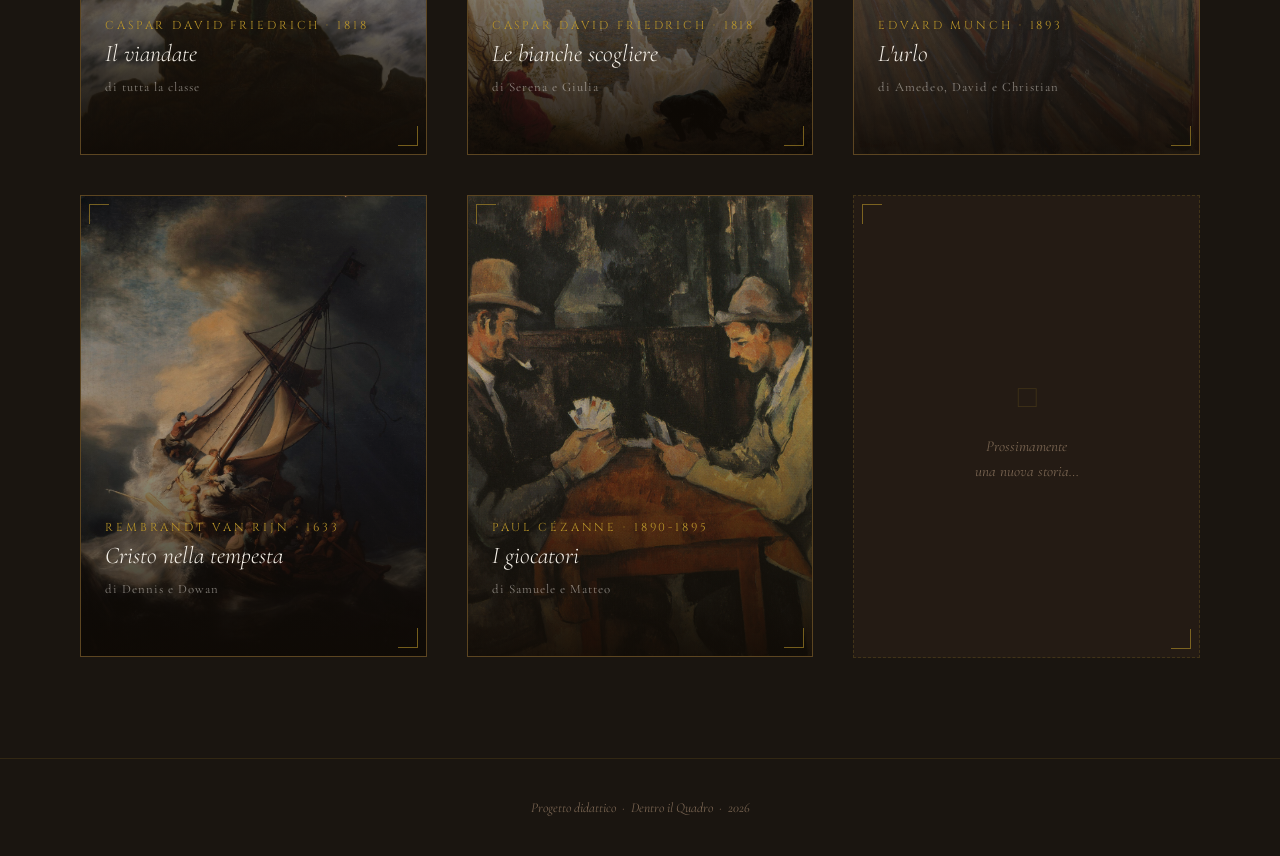
==== commit 3c03ed18: "Add files via upload" ====
--- a/index.html
+++ b/index.html
@@ -20,8 +20,50 @@
 </header>
 
 <main>
+    <!-- PROJECT DESCRIPTION SECTION -->
+  <div class="project-section">
+    <div class="section-label" style="margin-top: 20px;">Il progetto</div>
+
+    <div class="project-body">
+      <p class="project-text">
+      <em>Dentro il Quadro</em> nasce da una domanda: cosa succederebbe se i ragazzi potessero 
+        non solo studiare un'opera d'arte, ma abitarla? Scrivere da dentro, dare voce a chi 
+        quella scena la vive, sentirla propria? Da lì è partito tutto. Dalla necessità di affiancare 
+        apprendimento, tecnologia e fantasia. Dal desiderio di avvicinarsi all'arte non come a 
+        qualcosa di lontano e intoccabile, ma come a uno spazio vivo — da esplorare, da attraversare, 
+        da raccontare con le proprie parole.
+      </p>
+    <p class="project-text">
+      Una parte centrale del progetto è stato l'utilizzo dell'intelligenza artificiale per 
+      generare immagini originali a partire dai capolavori scelti. Non per sostituire l'arte, 
+      ma per capirla meglio: i ragazzi hanno dovuto descrivere con precisione atmosfere, 
+      composizioni e dettagli per ottenere risultati coerenti, scoprendo quanto sia difficile — 
+      e quanto sia potente — tradurre una visione in parole. Lavorare con questi strumenti ha 
+      aperto una riflessione collettiva su come funziona l'IA, su cosa può fare e cosa non può 
+      sostituire, e su quanto la creatività umana resti al centro anche quando la tecnologia la 
+      affianca.
+    </p>
+    <p class="project-text">
+      Il risultato sono le storie che trovi qui. Ogni gruppo ha scelto un'opera, l'ha 
+      analizzata, se ne è impadronito, e ha scritto un racconto che parte da quello spazio 
+      sospeso tra i colori e le figure. Non descrizioni, non parafrasi: voci vere, nate da 
+      mesi di lavoro, di riscritture, di scelte. Le immagini che accompagnano ogni storia 
+      sono quelle generate durante il percorso — tracce visibili di un processo di 
+      apprendimento che è stato, prima di tutto, un esercizio di sguardo.
+    </p>
+    <p class="project-text">
+      Una nota finale, da parte del docente: vi chiedo di osservare questi lavori per 
+      quello che sono — il frutto dell'impegno genuino di ragazzi che hanno affrontato temi 
+      complessi con curiosità e serietà. Se troverete qualche imprecisione storica, qualche 
+      svista stilistica o qualche errore sfuggito alla revisione, vi chiedo comprensione. 
+      Questi sono studenti, non storici dell'arte né scrittori professionisti. Quello che 
+      hanno messo in ogni storia è molto più importante di qualsiasi refuso: ci hanno messo 
+      sé stessi.
+    </p>
+    </div>
+  </div>
+  
   <div class="section-label">Le opere</div>
-
   <div class="gallery">
 
     <!-- CARD 1: Friedrich -->
@@ -110,6 +152,7 @@
   </div>
 </main>
 
+
 <footer>
   Progetto didattico &nbsp;·&nbsp; Dentro il Quadro &nbsp;·&nbsp; <span id="year"></span>
 </footer>
--- a/main_styles.css
+++ b/main_styles.css
@@ -279,4 +279,26 @@
     header { padding: 50px 24px 40px; }
     main { padding: 50px 20px 70px; }
     .gallery { grid-template-columns: 1fr; gap: 28px; }
+  }
+
+  /* PROJECT DESCRIPTION */
+  .project-body {
+    max-width: 1200px;
+    padding: 12px 0 20px;
+    text-align: justify;
+    columns: 2;
+    column-gap: 60px;
+  }
+
+  .project-text {
+    font-size: 1.25rem;
+    font-weight: 300;
+    color: rgba(245,240,232,0.75);
+    line-height: 1.55;
+    letter-spacing: 0.01em;
+    break-inside: avoid;
+  }
+
+  .project-text + .project-text {
+    margin-top: 1.1em;
   }
